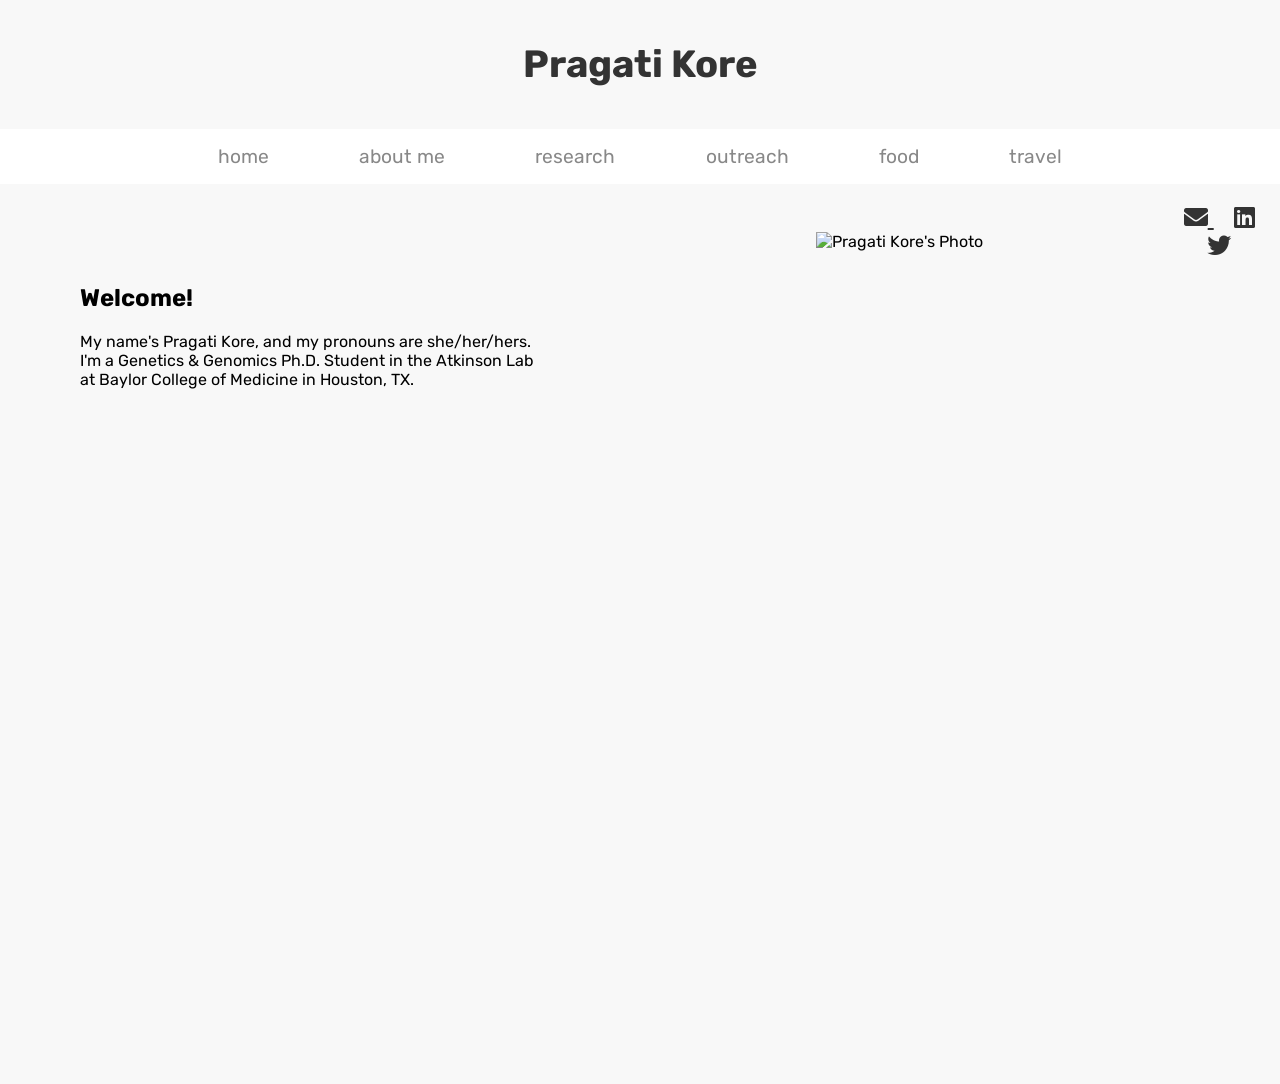
==== about.html @ 48cbdd95 "Update about.html" ====
<!-- about.html (About Page) -->

<!DOCTYPE html>
<html lang="en">

<head>
    <meta charset="UTF-8">
    <meta name="viewport" content="width=device-width, initial-scale=1.0">
    <title>Pragati Kore</title>
    <link rel="stylesheet" href="https://fonts.googleapis.com/css2?family=Rubik:wght@400;600&family=Merriweather+Sans:wght@400&display=swap">
    <link rel="stylesheet" href="https://cdnjs.cloudflare.com/ajax/libs/font-awesome/5.15.3/css/all.min.css" integrity="sha512-He6XVrLs5Ne9Q6t9bQmgVDpgjcc6PdNxX7d+d9u7u5NOn/yuM9+qktb3ZlStvWMOBd7Zy4s1lpM/8rX5TST+5A==" crossorigin="anonymous" />
    <style>
        /* Updated CSS styles for the About page */
        body {
            font-family: 'Rubik', sans-serif; /* Set the font to Rubik */
            margin: 0;
            padding: 0;
            background-color: #f8f8f8; /* Grey background color */
        }

        header {
            background-color: #f8f8f8; /* Use the same background color as the index page */
            color: #333;
            text-align: center;
            padding: 1em;
        }

        nav {
            background-color: white; /* Set the background to white */
            text-align: center;
            margin: 0;
            padding: 1em;
        }

        nav a {
            color: #888; /* Light grey font color */
            text-decoration: none;
            font-family: 'Rubik', sans-serif; /* Set the font to Rubik */
            font-size: 1.2em; /* Set the font size */
            margin: 0 2.25em; /* Adjust margin between tabs (1.5 times the original) */
            transition: color 0.3s; /* Add transition for smooth color change */
            text-transform: lowercase; /* Convert to lowercase */
        }

        nav a:hover {
            color: black; /* Change font color to black on hover */
        }

        .name-links a {
            color: black; /* Black font color for name */
            text-decoration: none;
            font-family: 'Merriweather Sans', sans-serif; /* Set the font to Merriweather Sans */
            font-size: 38px; /* Set the font size to 38 pixels */
        }

        main {
            display: flex;
            height: 100vh;
        }

        .about-content {
            width: 50%;
            padding: 2em;
            text-align: left;
            background-color: #f8f8f8; /* Set the background to grey */
            margin: 0.5in; /* Add margin of 0.5 inch on all sides */
        }

        .about-image {
            width: 50%;
            text-align: center;
            margin: 0.5in; /* Add margin of 0.5 inch on all sides */
        }

        .about-image img {
            max-width: 100%; /* Ensure the image does not exceed its container width */
            height: auto;
        }

        .about-icons {
            text-align: center;
            margin-top: 20px; /* Add some space between the image and icons */
        }

        .about-icons a {
            margin-right: 20px; /* Add space between the icons */
            font-size: 24px; /* Adjust the icon size */
            color: #333; /* Set icon color */
            transition: color 0.3s; /* Add transition for smooth color change */
        }

        .about-icons a:hover {
            color: black; /* Change icon color to black on hover */
        }
    </style>
</head>

<body>

    <header>
        <h1 style="font-family: 'Rubik', sans-serif; font-size: 38px;">Pragati Kore</h1>
    </header>

    <nav>
        <a href="index.html">Home</a>
        <a href="about.html">About Me</a>
        <a href="research.html">Research</a>
        <a href="outreach.html">Outreach</a>
        <a href="food.html">Food</a>
        <a href="travel.html">Travel</a>
    </nav>

    <main>
        <div class="about-content">
            <h2>Welcome!</h2>
            <p>My name's Pragati Kore, and my pronouns are she/her/hers. I'm a Genetics & Genomics Ph.D. Student in the Atkinson Lab at Baylor College of Medicine in Houston, TX.</p>
        </div>

        <div class="about-image">
            <img src="https://raw.githubusercontent.com/pragatikore/pragatikore.github.io/main/ppic.jpg" alt="Pragati Kore's Photo">
        </div>

        <div class="about-icons">
            <a href="mailto:pragati98@gmail.com" target="_blank" title="Email">
                <i class="fas fa-envelope"></i>
            </a>
            <a href="https://www.linkedin.com/in/pragati-kore/" target="_blank" title="LinkedIn">
                <i class="fab fa-linkedin"></i>
            </a>
            <a href="https://twitter.com/prags_kore" target="_blank" title="Twitter">
                <i class="fab fa-twitter"></i>
            </a>
        </div>
    </main>

    <footer>
        <!-- Removed the copyright notice -->
    </footer>

</body>

</html>
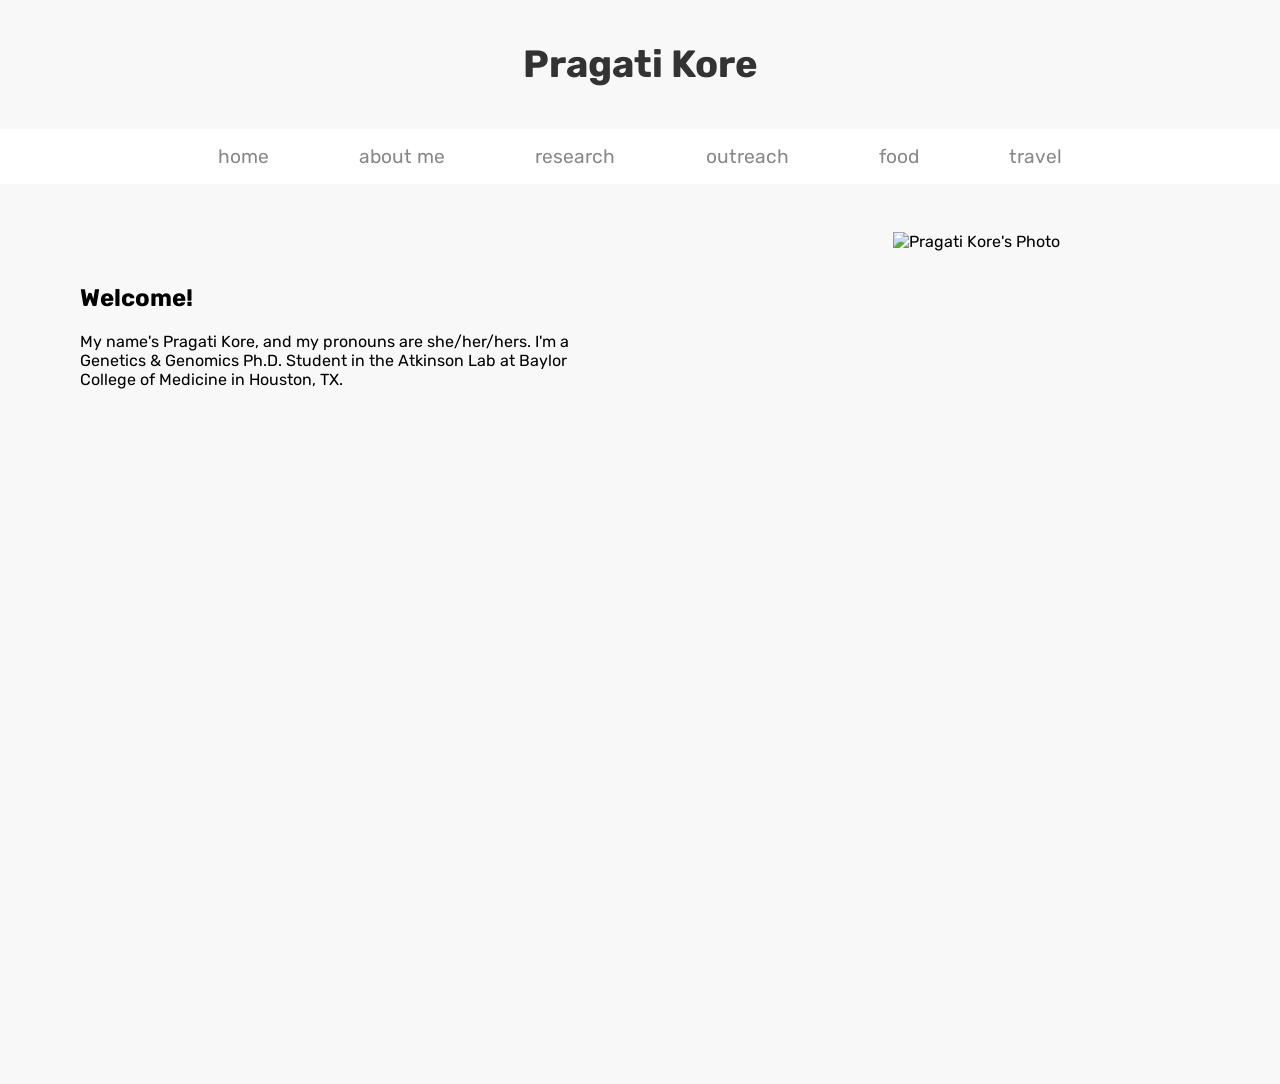
==== commit cd45791d: "Update about.html" ====
--- a/about.html
+++ b/about.html
@@ -8,7 +8,6 @@
     <meta name="viewport" content="width=device-width, initial-scale=1.0">
     <title>Pragati Kore</title>
     <link rel="stylesheet" href="https://fonts.googleapis.com/css2?family=Rubik:wght@400;600&family=Merriweather+Sans:wght@400&display=swap">
-    <link rel="stylesheet" href="https://cdnjs.cloudflare.com/ajax/libs/font-awesome/5.15.3/css/all.min.css" integrity="sha512-He6XVrLs5Ne9Q6t9bQmgVDpgjcc6PdNxX7d+d9u7u5NOn/yuM9+qktb3ZlStvWMOBd7Zy4s1lpM/8rX5TST+5A==" crossorigin="anonymous" />
     <style>
         /* Updated CSS styles for the About page */
         body {
@@ -76,22 +75,6 @@
             max-width: 100%; /* Ensure the image does not exceed its container width */
             height: auto;
         }
-
-        .about-icons {
-            text-align: center;
-            margin-top: 20px; /* Add some space between the image and icons */
-        }
-
-        .about-icons a {
-            margin-right: 20px; /* Add space between the icons */
-            font-size: 24px; /* Adjust the icon size */
-            color: #333; /* Set icon color */
-            transition: color 0.3s; /* Add transition for smooth color change */
-        }
-
-        .about-icons a:hover {
-            color: black; /* Change icon color to black on hover */
-        }
     </style>
 </head>
 
@@ -119,18 +102,6 @@
         <div class="about-image">
             <img src="https://raw.githubusercontent.com/pragatikore/pragatikore.github.io/main/ppic.jpg" alt="Pragati Kore's Photo">
         </div>
-
-        <div class="about-icons">
-            <a href="mailto:pragati98@gmail.com" target="_blank" title="Email">
-                <i class="fas fa-envelope"></i>
-            </a>
-            <a href="https://www.linkedin.com/in/pragati-kore/" target="_blank" title="LinkedIn">
-                <i class="fab fa-linkedin"></i>
-            </a>
-            <a href="https://twitter.com/prags_kore" target="_blank" title="Twitter">
-                <i class="fab fa-twitter"></i>
-            </a>
-        </div>
     </main>
 
     <footer>
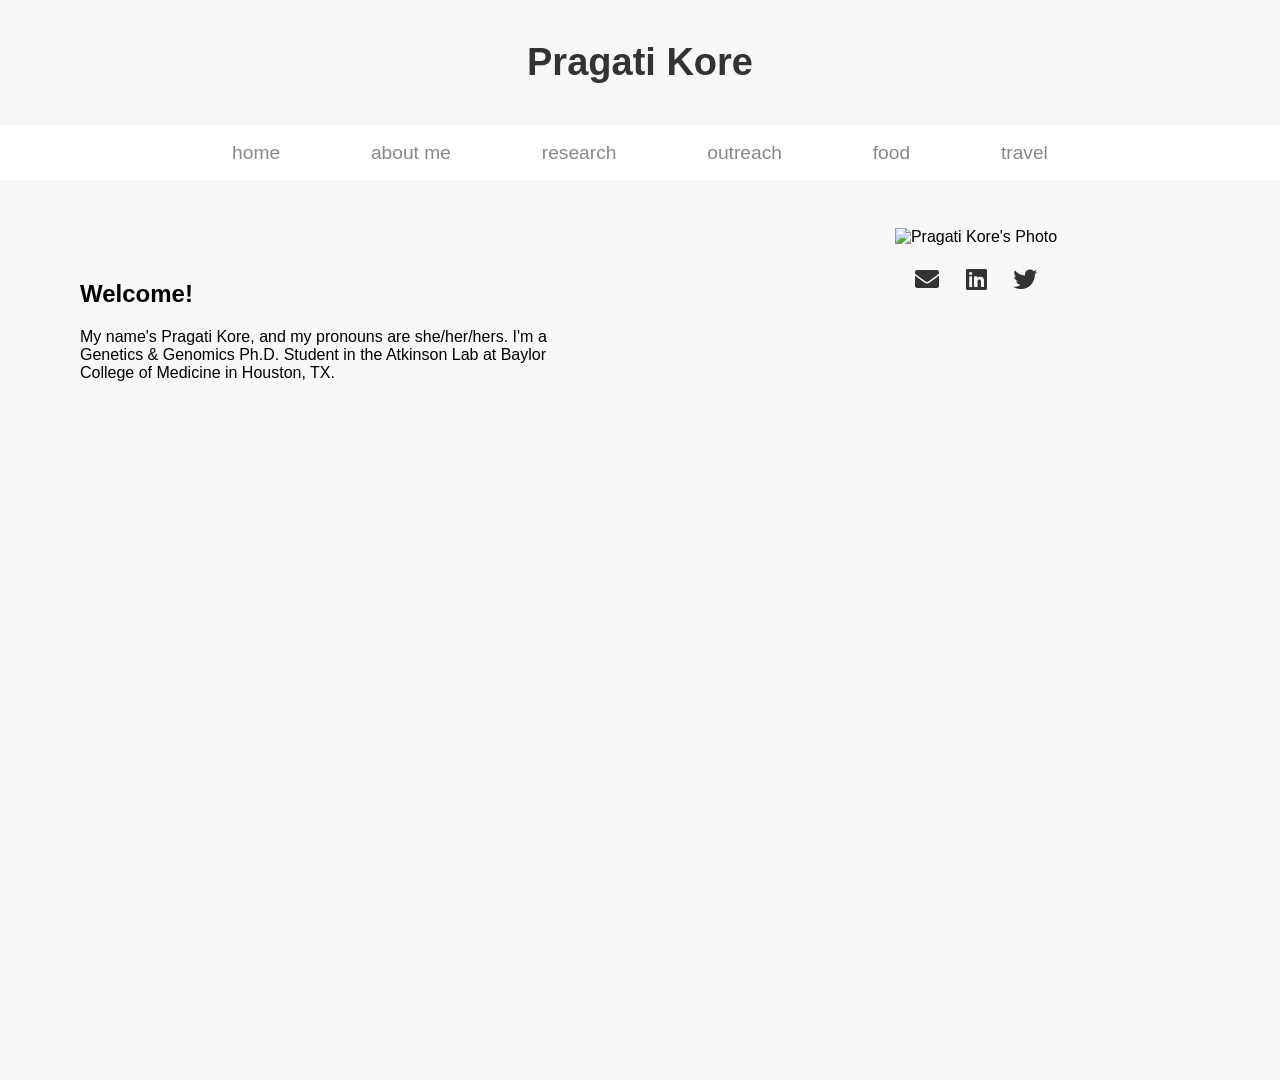
==== commit 804f0077: "Update about.html" ====
--- a/about.html
+++ b/about.html
@@ -1,3 +1,5 @@
+<!-- about.html (About Page) -->
+
 <!-- about.html (About Page) -->
 
 <!DOCTYPE html>
@@ -7,7 +9,8 @@
     <meta charset="UTF-8">
     <meta name="viewport" content="width=device-width, initial-scale=1.0">
     <title>Pragati Kore</title>
-    <link rel="stylesheet" href="https://fonts.googleapis.com/css2?family=Rubik:wght@400;600&family=Merriweather+Sans:wght@400&display=swap">
+    <link rel="stylesheet" href="https://cdnjs.cloudflare.com/ajax/libs/font-awesome/5.15.3/css/all.min.css" integrity="sha512-GLSSnS4vUeu2v8M39A40QnvGkOLBIYzE5P4B51Y0G3R/ulUkyq2v2E7kI1e9HpihA4LLIu+J53uDDtRu+aZ6Hmg==" crossorigin="anonymous" />
+    <script src="https://kit.fontawesome.com/your_fontawesome_kit_id.js" crossorigin="anonymous"></script>
     <style>
         /* Updated CSS styles for the About page */
         body {
@@ -75,6 +78,17 @@
             max-width: 100%; /* Ensure the image does not exceed its container width */
             height: auto;
         }
+
+        .contact-icons {
+            margin-top: 20px; /* Adjust the margin as needed */
+            font-size: 24px; /* Adjust the icon size as needed */
+        }
+
+        .contact-icons a {
+            margin: 0 10px; /* Adjust the margin between icons as needed */
+            color: #333; /* Dark grey font color */
+            text-decoration: none;
+        }
     </style>
 </head>
 
@@ -101,6 +115,11 @@
 
         <div class="about-image">
             <img src="https://raw.githubusercontent.com/pragatikore/pragatikore.github.io/main/ppic.jpg" alt="Pragati Kore's Photo">
+            <div class="contact-icons">
+                <a href="mailto:pragati98@gmail.com" target="_blank" title="Email"><i class="fas fa-envelope"></i></a>
+                <a href="https://www.linkedin.com/in/pragati-kore/" target="_blank" title="LinkedIn"><i class="fab fa-linkedin"></i></a>
+                <a href="https://twitter.com/prags_kore" target="_blank" title="Twitter"><i class="fab fa-twitter"></i></a>
+            </div>
         </div>
     </main>
 
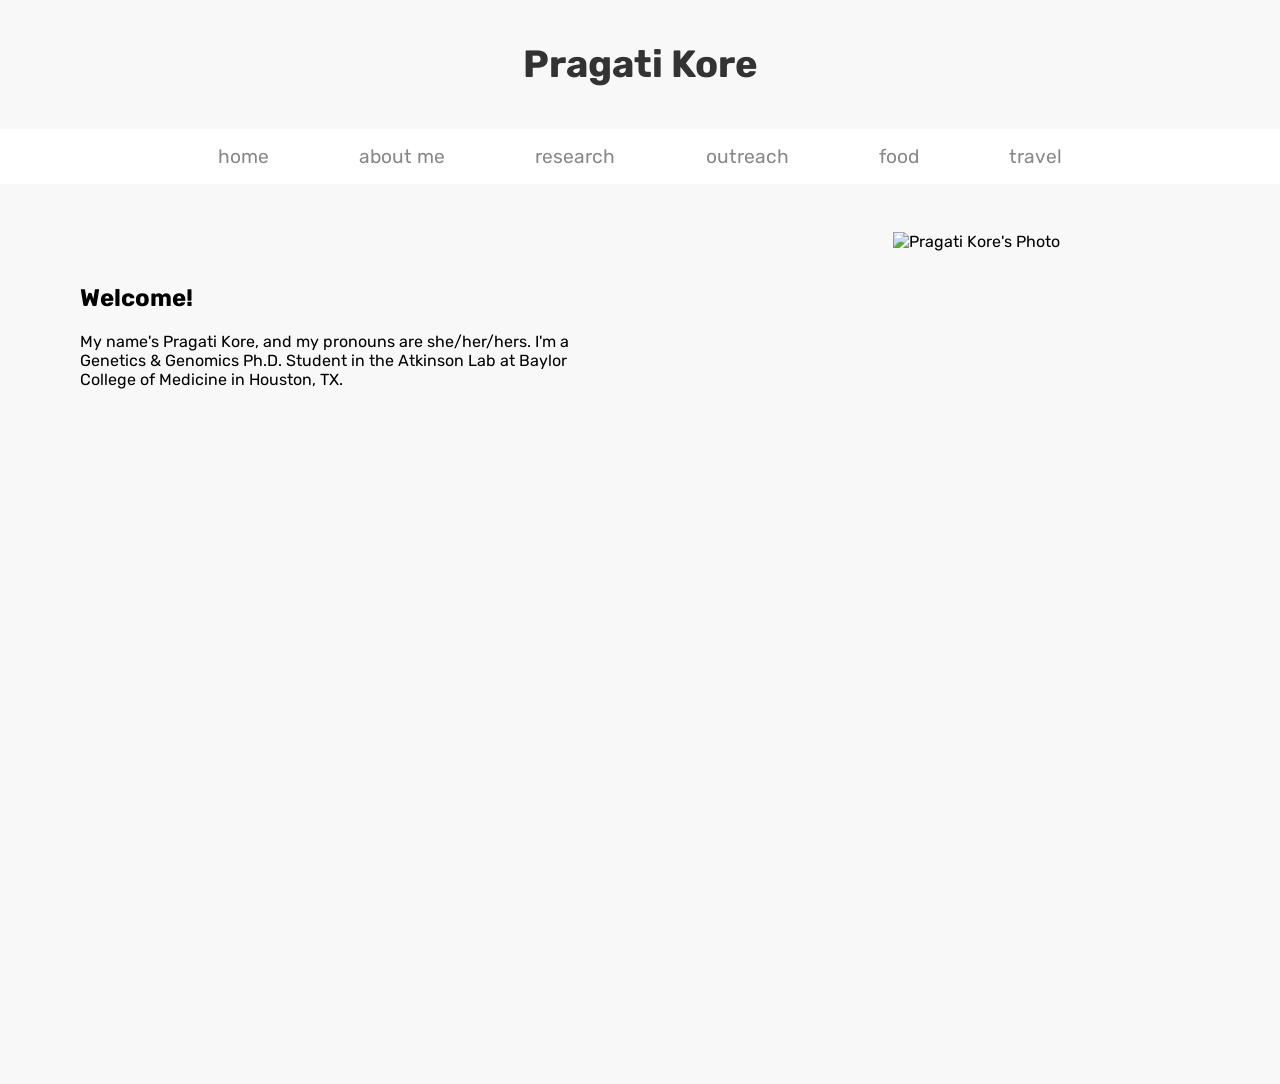
==== commit 1cf105a5: "Update about.html" ====
--- a/about.html
+++ b/about.html
@@ -1,7 +1,4 @@
 <!-- about.html (About Page) -->
-
-<!-- about.html (About Page) -->
-
 <!DOCTYPE html>
 <html lang="en">
 
@@ -9,8 +6,7 @@
     <meta charset="UTF-8">
     <meta name="viewport" content="width=device-width, initial-scale=1.0">
     <title>Pragati Kore</title>
-    <link rel="stylesheet" href="https://cdnjs.cloudflare.com/ajax/libs/font-awesome/5.15.3/css/all.min.css" integrity="sha512-GLSSnS4vUeu2v8M39A40QnvGkOLBIYzE5P4B51Y0G3R/ulUkyq2v2E7kI1e9HpihA4LLIu+J53uDDtRu+aZ6Hmg==" crossorigin="anonymous" />
-    <script src="https://kit.fontawesome.com/your_fontawesome_kit_id.js" crossorigin="anonymous"></script>
+    <link rel="stylesheet" href="https://fonts.googleapis.com/css2?family=Rubik:wght@400;600&family=Merriweather+Sans:wght@400&display=swap">
     <style>
         /* Updated CSS styles for the About page */
         body {
@@ -78,17 +74,6 @@
             max-width: 100%; /* Ensure the image does not exceed its container width */
             height: auto;
         }
-
-        .contact-icons {
-            margin-top: 20px; /* Adjust the margin as needed */
-            font-size: 24px; /* Adjust the icon size as needed */
-        }
-
-        .contact-icons a {
-            margin: 0 10px; /* Adjust the margin between icons as needed */
-            color: #333; /* Dark grey font color */
-            text-decoration: none;
-        }
     </style>
 </head>
 
@@ -115,11 +100,6 @@
 
         <div class="about-image">
             <img src="https://raw.githubusercontent.com/pragatikore/pragatikore.github.io/main/ppic.jpg" alt="Pragati Kore's Photo">
-            <div class="contact-icons">
-                <a href="mailto:pragati98@gmail.com" target="_blank" title="Email"><i class="fas fa-envelope"></i></a>
-                <a href="https://www.linkedin.com/in/pragati-kore/" target="_blank" title="LinkedIn"><i class="fab fa-linkedin"></i></a>
-                <a href="https://twitter.com/prags_kore" target="_blank" title="Twitter"><i class="fab fa-twitter"></i></a>
-            </div>
         </div>
     </main>
 
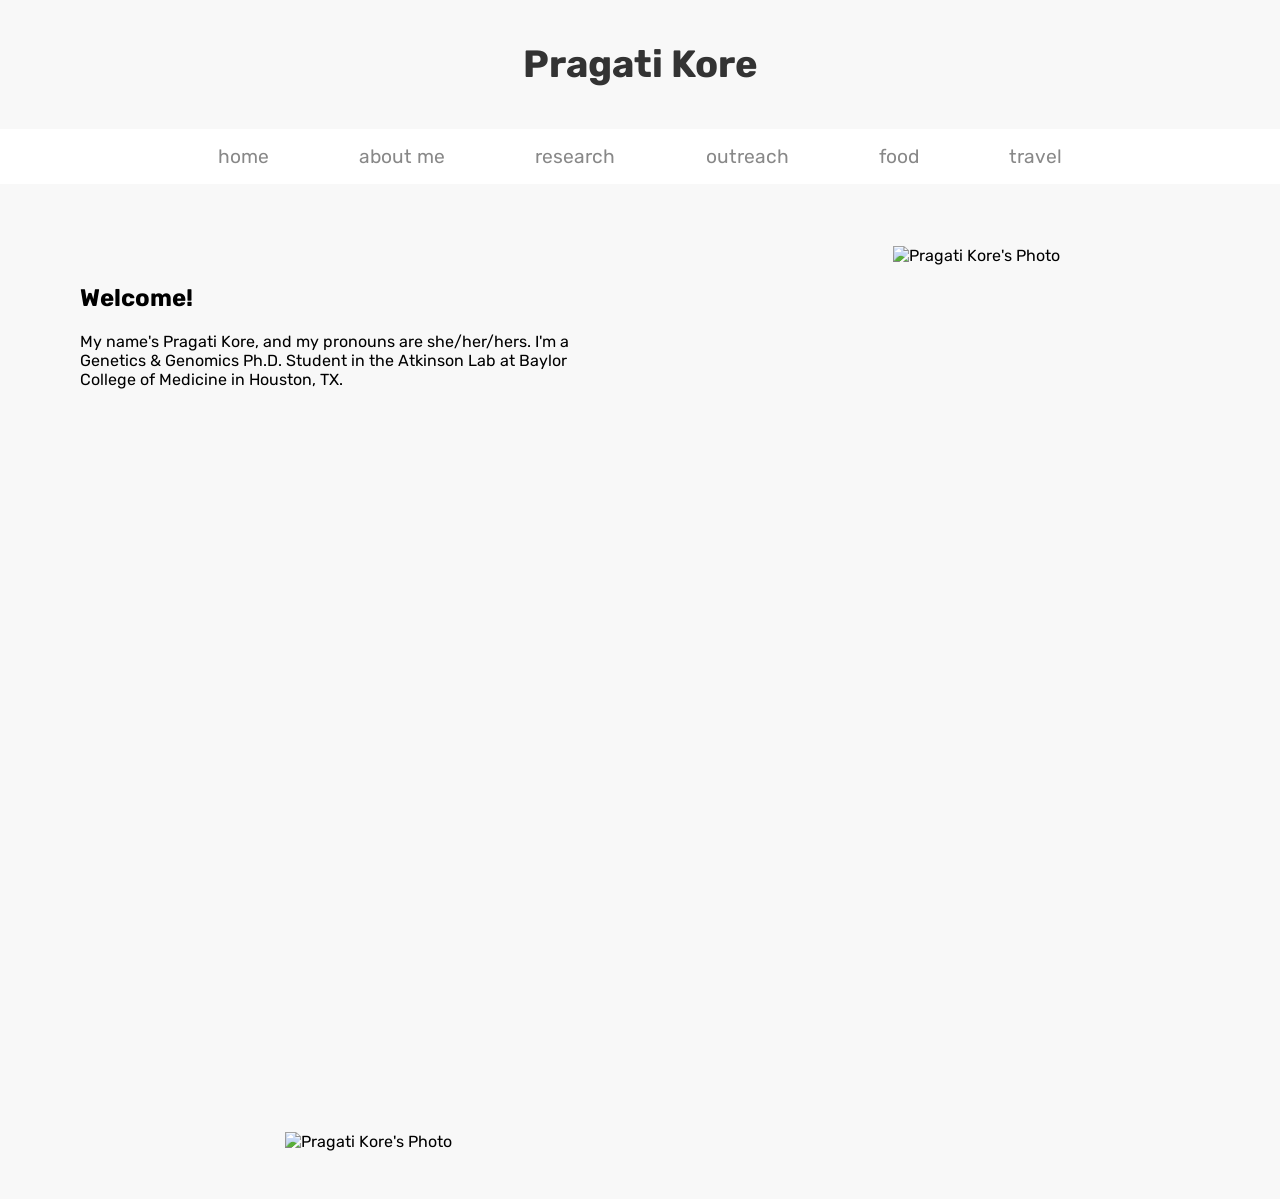
==== commit ea4d38ee: "Update about.html" ====
--- a/about.html
+++ b/about.html
@@ -96,6 +96,29 @@
         <div class="about-content">
             <h2>Welcome!</h2>
             <p>My name's Pragati Kore, and my pronouns are she/her/hers. I'm a Genetics & Genomics Ph.D. Student in the Atkinson Lab at Baylor College of Medicine in Houston, TX.</p>
+                    <!-- Social media icons -->
+        <div class="about-social-icons">
+            <a href="mailto:pragati98@gmail.com" target="_blank" title="Email">
+                <i class="fas fa-envelope"></i>
+            </a>
+            <a href="https://www.linkedin.com/in/pragati-kore/" target="_blank" title="LinkedIn">
+                <i class="fab fa-linkedin"></i>
+            </a>
+            <a href="https://twitter.com/prags_kore" target="_blank" title="Twitter">
+                <i class="fab fa-twitter"></i>
+            </a>
+        </div>
+    </div>
+
+    <div class="about-image">
+        <img src="https://raw.githubusercontent.com/pragatikore/pragatikore.github.io/main/ppic.jpg" alt="Pragati Kore's Photo">
+        
+        <!-- Twitter logo linked to your Twitter profile -->
+        <a href="https://twitter.com/prags_kore" target="_blank" title="Twitter">
+            <i class="fab fa-twitter" style="font-size: 2em; margin-top: 10px;"></i>
+        </a>
+    </div>
+</main>
         </div>
 
         <div class="about-image">
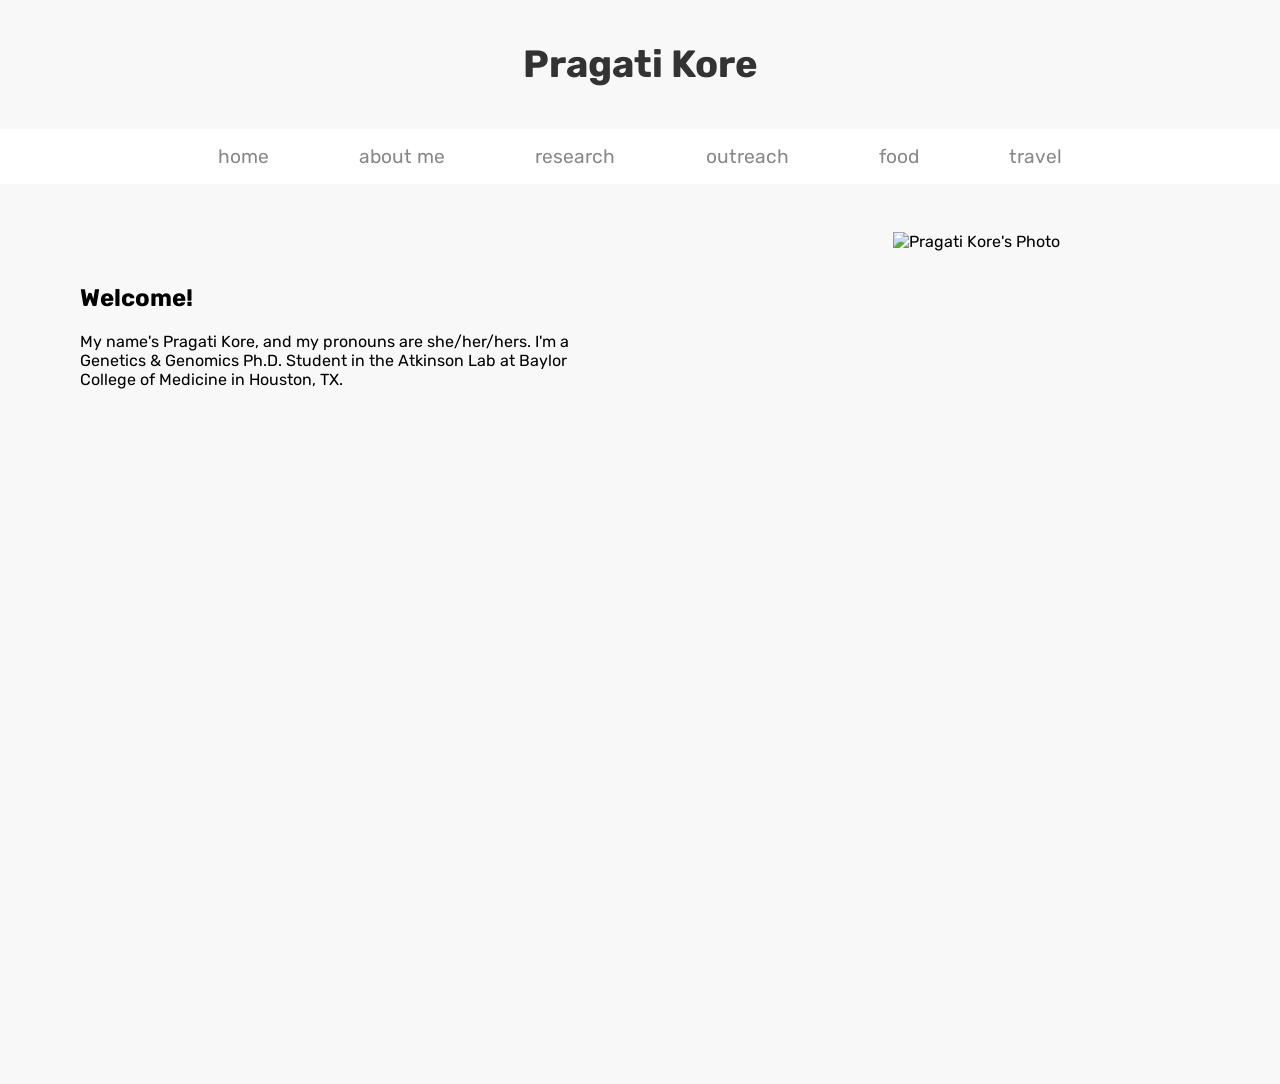
==== commit 17774e88: "Update about.html" ====
--- a/about.html
+++ b/about.html
@@ -96,29 +96,7 @@
         <div class="about-content">
             <h2>Welcome!</h2>
             <p>My name's Pragati Kore, and my pronouns are she/her/hers. I'm a Genetics & Genomics Ph.D. Student in the Atkinson Lab at Baylor College of Medicine in Houston, TX.</p>
-                    <!-- Social media icons -->
-        <div class="about-social-icons">
-            <a href="mailto:pragati98@gmail.com" target="_blank" title="Email">
-                <i class="fas fa-envelope"></i>
-            </a>
-            <a href="https://www.linkedin.com/in/pragati-kore/" target="_blank" title="LinkedIn">
-                <i class="fab fa-linkedin"></i>
-            </a>
-            <a href="https://twitter.com/prags_kore" target="_blank" title="Twitter">
-                <i class="fab fa-twitter"></i>
-            </a>
-        </div>
-    </div>
 
-    <div class="about-image">
-        <img src="https://raw.githubusercontent.com/pragatikore/pragatikore.github.io/main/ppic.jpg" alt="Pragati Kore's Photo">
-        
-        <!-- Twitter logo linked to your Twitter profile -->
-        <a href="https://twitter.com/prags_kore" target="_blank" title="Twitter">
-            <i class="fab fa-twitter" style="font-size: 2em; margin-top: 10px;"></i>
-        </a>
-    </div>
-</main>
         </div>
 
         <div class="about-image">
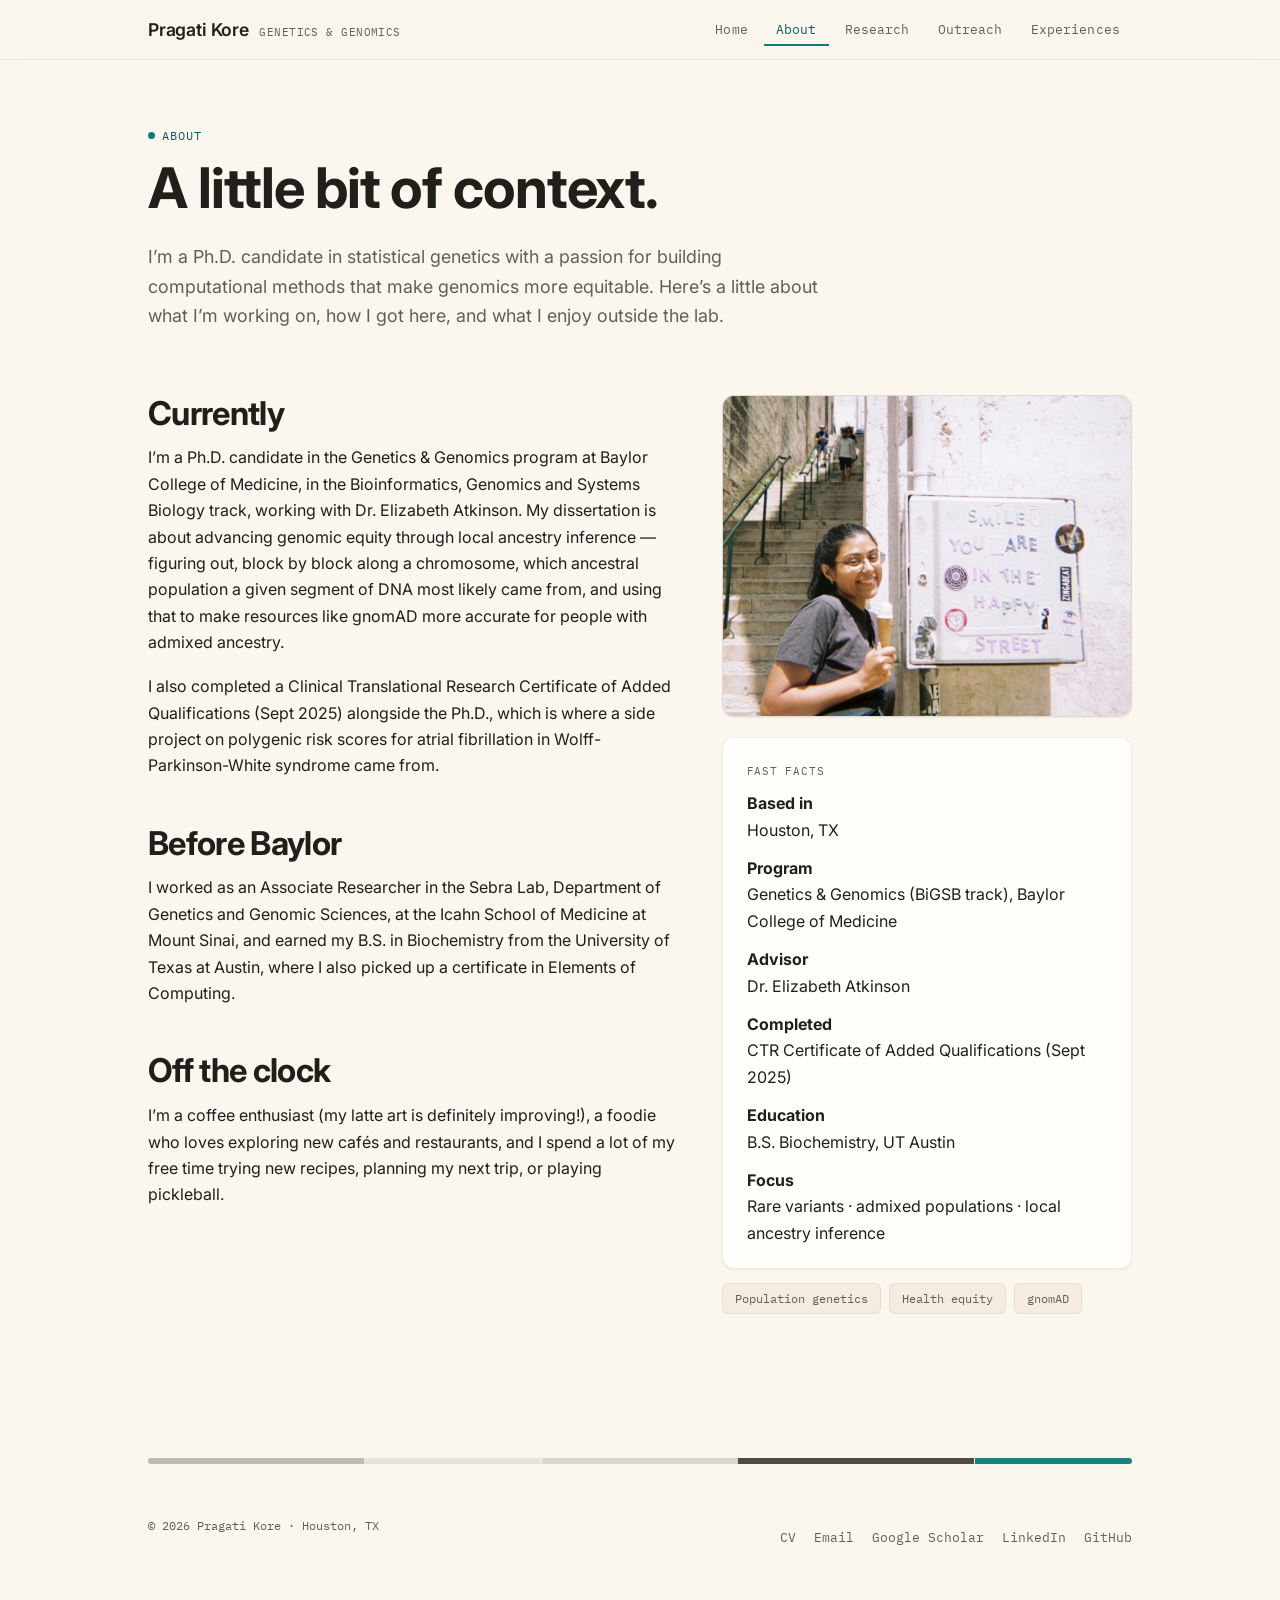
==== commit cef51d68: "Rebuild site" ====
--- a/about.html
+++ b/about.html
@@ -1,113 +1,102 @@
-<!-- about.html (About Page) -->
-<!DOCTYPE html>
+<!doctype html>
 <html lang="en">
-
 <head>
-    <meta charset="UTF-8">
-    <meta name="viewport" content="width=device-width, initial-scale=1.0">
-    <title>Pragati Kore</title>
-    <link rel="stylesheet" href="https://fonts.googleapis.com/css2?family=Rubik:wght@400;600&family=Merriweather+Sans:wght@400&display=swap">
-    <style>
-        /* Updated CSS styles for the About page */
-        body {
-            font-family: 'Rubik', sans-serif; /* Set the font to Rubik */
-            margin: 0;
-            padding: 0;
-            background-color: #f8f8f8; /* Grey background color */
-        }
-
-        header {
-            background-color: #f8f8f8; /* Use the same background color as the index page */
-            color: #333;
-            text-align: center;
-            padding: 1em;
-        }
-
-        nav {
-            background-color: white; /* Set the background to white */
-            text-align: center;
-            margin: 0;
-            padding: 1em;
-        }
-
-        nav a {
-            color: #888; /* Light grey font color */
-            text-decoration: none;
-            font-family: 'Rubik', sans-serif; /* Set the font to Rubik */
-            font-size: 1.2em; /* Set the font size */
-            margin: 0 2.25em; /* Adjust margin between tabs (1.5 times the original) */
-            transition: color 0.3s; /* Add transition for smooth color change */
-            text-transform: lowercase; /* Convert to lowercase */
-        }
-
-        nav a:hover {
-            color: black; /* Change font color to black on hover */
-        }
-
-        .name-links a {
-            color: black; /* Black font color for name */
-            text-decoration: none;
-            font-family: 'Merriweather Sans', sans-serif; /* Set the font to Merriweather Sans */
-            font-size: 38px; /* Set the font size to 38 pixels */
-        }
-
-        main {
-            display: flex;
-            height: 100vh;
-        }
-
-        .about-content {
-            width: 50%;
-            padding: 2em;
-            text-align: left;
-            background-color: #f8f8f8; /* Set the background to grey */
-            margin: 0.5in; /* Add margin of 0.5 inch on all sides */
-        }
-
-        .about-image {
-            width: 50%;
-            text-align: center;
-            margin: 0.5in; /* Add margin of 0.5 inch on all sides */
-        }
-
-        .about-image img {
-            max-width: 100%; /* Ensure the image does not exceed its container width */
-            height: auto;
-        }
-    </style>
+<meta charset="UTF-8">
+<meta name="viewport" content="width=device-width, initial-scale=1">
+<title>About &middot; Pragati Kore</title>
+<link rel="icon" href="data:image/svg+xml,<svg xmlns='http://www.w3.org/2000/svg' viewBox='0 0 64 64'><rect width='64' height='64' rx='14' fill='%23FBF6EE'/><rect x='8' y='20' width='48' height='8' rx='4' fill='%23C9C9C4'/><rect x='8' y='32' width='34' height='8' rx='4' fill='%230E7C7B'/><rect x='8' y='44' width='24' height='8' rx='4' fill='%23DDDDD8'/></svg>">
+<link rel="preconnect" href="https://fonts.googleapis.com">
+<link rel="preconnect" href="https://fonts.gstatic.com" crossorigin>
+<link href="https://fonts.googleapis.com/css2?family=IBM+Plex+Mono:wght@400;500&family=Inter:wght@400;500;600;700&display=swap" rel="stylesheet">
+<link rel="stylesheet" href="style.css">
 </head>
-
 <body>
 
-    <header>
-        <h1 style="font-family: 'Rubik', sans-serif; font-size: 38px;">Pragati Kore</h1>
-    </header>
+<nav class="site-nav">
+  <div class="wrap">
+    <a href="index.html" class="brand">Pragati Kore <span class="tag">Genetics &amp; Genomics</span></a>
+    <button class="nav-toggle" aria-expanded="false" aria-label="Toggle navigation">Menu</button>
+    <ul class="nav-links">
+      <li><a href="index.html">Home</a></li>
+      <li><a href="about.html" class="active">About</a></li>
+      <li><a href="research.html">Research</a></li>
+      <li><a href="outreach.html">Outreach</a></li>
+      <li><a href="experiences.html">Experiences</a></li>
+    </ul>
+  </div>
+</nav>
 
-    <nav>
-        <a href="index.html">Home</a>
-        <a href="about.html">About Me</a>
-        <a href="research.html">Research</a>
-        <a href="outreach.html">Outreach</a>
-        <a href="food.html">Food</a>
-        <a href="travel.html">Travel</a>
-    </nav>
+<header class="hero" style="padding-bottom:0;">
+  <div class="wrap">
+    <p class="eyebrow">About</p>
+    <h1>A little bit of context.</h1>
+    <p class="lede">I&rsquo;m a Ph.D. candidate in statistical genetics with a passion for building computational methods that make genomics more equitable. Here&rsquo;s a little about what I&rsquo;m working on, how I got here, and what I enjoy outside the lab.</p>
+  </div>
+</header>
 
-    <main>
-        <div class="about-content">
-            <h2>Welcome!</h2>
-            <p>My name's Pragati Kore, and my pronouns are she/her/hers. I'm a Genetics & Genomics Ph.D. Student in the Atkinson Lab at Baylor College of Medicine in Houston, TX.</p>
+<section>
+  <div class="wrap">
+    <div class="grid" style="grid-template-columns: 1.3fr 1fr; gap:40px; align-items:start;">
+      <div>
+        <h2>Currently</h2>
+        <p>I&rsquo;m a Ph.D. candidate in the Genetics &amp; Genomics program at Baylor College of Medicine, in the Bioinformatics, Genomics and Systems Biology track, working with Dr.&nbsp;Elizabeth Atkinson. My dissertation is about advancing genomic equity through local ancestry inference &mdash; figuring out, block by block along a chromosome, which ancestral population a given segment of DNA most likely came from, and using that to make resources like gnomAD more accurate for people with admixed ancestry.</p>
+        <p>I also completed a Clinical Translational Research Certificate of Added Qualifications (Sept 2025) alongside the Ph.D., which is where a side project on polygenic risk scores for atrial fibrillation in Wolff-Parkinson-White syndrome came from.</p>
 
+        <h2 style="margin-top:1.4em;">Before Baylor</h2>
+        <p>I worked as an Associate Researcher in the Sebra Lab, Department of Genetics and Genomic Sciences, at the Icahn School of Medicine at Mount Sinai, and earned my B.S. in Biochemistry from the University of Texas at Austin, where I also picked up a certificate in Elements of Computing.</p>
+
+        <h2 style="margin-top:1.4em;">Off the clock</h2>
+        <p>I&rsquo;m a coffee enthusiast (my latte art is definitely improving!), a foodie who loves exploring new caf&eacute;s and restaurants, and I spend a lot of my free time trying new recipes, planning my next trip, or playing pickleball.</p>
+      </div>
+
+      <aside>
+        <figure class="profile-photo">
+          <img src="profile.jpg" alt="Pragati Kore smiling, holding an ice cream cone in a stepped alley beside a &lsquo;Smile, you are in the happy street&rsquo; sign">
+        </figure>
+        <div class="card">
+          <span class="label">Fast facts</span>
+          <ul class="plain" style="display:flex; flex-direction:column; gap:12px; margin:0; padding:0;">
+            <li><strong>Based in</strong><br>Houston, TX</li>
+            <li><strong>Program</strong><br>Genetics &amp; Genomics (BiGSB track), Baylor College of Medicine</li>
+            <li><strong>Advisor</strong><br>Dr. Elizabeth Atkinson</li>
+            <li><strong>Completed</strong><br>CTR Certificate of Added Qualifications (Sept 2025)</li>
+            <li><strong>Education</strong><br>B.S. Biochemistry, UT Austin</li>
+            <li><strong>Focus</strong><br>Rare variants &middot; admixed populations &middot; local ancestry inference</li>
+          </ul>
         </div>
+        <div class="tag-row">
+          <span>Population genetics</span>
+          <span>Health equity</span>
+          <span>gnomAD</span>
+        </div>
+      </aside>
+    </div>
+  </div>
+</section>
 
-        <div class="about-image">
-            <img src="https://raw.githubusercontent.com/pragatikore/pragatikore.github.io/main/ppic.jpg" alt="Pragati Kore's Photo">
-        </div>
-    </main>
+<footer>
+  <div class="wrap">
+    <div class="divider-band ancestry-track" aria-hidden="true">
+      <span style="width:22%; background:var(--sky);"></span>
+      <span style="width:18%; background:var(--gold);"></span>
+      <span style="width:20%; background:var(--coral);"></span>
+      <span style="width:24%; background:var(--plum);"></span>
+      <span style="width:16%; background:var(--teal);"></span>
+    </div>
+    <div class="foot-grid">
+      <p class="copy">&copy; <span id="year"></span> Pragati Kore &middot; Houston, TX</p>
+      <ul class="foot-links">
+        <li><a href="cv.pdf" download>CV</a></li>
+        <li><a href="mailto:pragati.kore@bcm.edu">Email</a></li>
+        <li><a href="https://scholar.google.com/citations?user=nDwn6ZsAAAAJ&amp;hl=en" target="_blank" rel="noopener">Google Scholar</a></li>
+        <li><a href="https://www.linkedin.com/in/pragati-kore/" target="_blank" rel="noopener">LinkedIn</a></li>
+        <li><a href="https://github.com/pragatikore" target="_blank" rel="noopener">GitHub</a></li>
+      </ul>
+    </div>
+  </div>
+</footer>
 
-    <footer>
-        <!-- Removed the copyright notice -->
-    </footer>
-
+<script src="script.js"></script>
+<script>document.getElementById('year').textContent = new Date().getFullYear();</script>
 </body>
-
 </html>
--- a/style.css
+++ b/style.css
@@ -0,0 +1,318 @@
+/* ==========================================================================
+   Pragati Kore — personal site
+   Aesthetic: "Lab notebook" — crisp white, generous whitespace, hairline
+   rules, a single teal accent, and mono labels for anything data-like. The
+   ancestry-track motif is retained but rendered in a restrained grayscale +
+   one teal highlight, so it reads like a quiet genomic coordinate track.
+   ========================================================================== */
+
+:root{
+  --paper:       #FBF6EE;
+  --paper-warm:  #F4ECDF;
+  --card:        #FFFEFB;
+  --ink:         #211F1B;
+  --ink-soft:    #635F58;
+  --line:        rgba(33,31,27,0.13);
+  --line-soft:   rgba(33,31,27,0.07);
+
+  /* single accent */
+  --accent:      #0E7C7B;
+  --accent-dark: #0A5C5B;
+  --accent-tint: #E4EFEC;
+
+  /* ancestry-track palette, remapped to warm grays + teal so the tracks sit
+     naturally on the tan background. HTML still references var(--coral) etc. */
+  --coral: #DAD5CB;
+  --teal:  #0E7C7B;
+  --gold:  #E8E2D5;
+  --plum:  #47433B;
+  --sky:   #BEB8AB;
+
+  --radius-lg: 12px;
+  --radius-md: 8px;
+  --radius-sm: 6px;
+  --shadow-card:       0 1px 2px rgba(35,31,27,0.06);
+  --shadow-card-hover: 0 4px 14px rgba(35,31,27,0.09);
+
+  --font-display: "Inter", -apple-system, BlinkMacSystemFont, "Segoe UI", sans-serif;
+  --font-body:    "Inter", -apple-system, BlinkMacSystemFont, "Segoe UI", sans-serif;
+  --font-mono:    "IBM Plex Mono", ui-monospace, "SFMono-Regular", Menlo, monospace;
+}
+
+*, *::before, *::after{ box-sizing: border-box; }
+html{ scroll-behavior: smooth; }
+@media (prefers-reduced-motion: reduce){
+  html{ scroll-behavior: auto; }
+  *, *::before, *::after{ animation-duration: 0.001ms !important; animation-iteration-count: 1 !important; transition-duration: 0.001ms !important; scroll-behavior: auto !important; }
+}
+
+body{
+  margin: 0;
+  background: var(--paper);
+  color: var(--ink);
+  font-family: var(--font-body);
+  font-size: 16px;
+  line-height: 1.65;
+  -webkit-font-smoothing: antialiased;
+}
+
+img{ max-width: 100%; display: block; }
+a{ color: inherit; }
+:focus-visible{ outline: 2.5px solid var(--accent); outline-offset: 3px; border-radius: 4px; }
+
+.wrap{ max-width: 1040px; margin: 0 auto; padding: 0 28px; }
+
+h1, h2, h3{
+  font-family: var(--font-display);
+  font-weight: 700;
+  line-height: 1.12;
+  margin: 0 0 .4em;
+  letter-spacing: -0.02em;
+  color: var(--ink);
+}
+h1{ font-size: clamp(2.1rem, 4vw + 1rem, 3.5rem); }
+h2{ font-size: clamp(1.4rem, 2.2vw + 1rem, 2.05rem); }
+h3{ font-size: clamp(1.1rem, .8vw + 1rem, 1.3rem); font-weight: 600; letter-spacing: -0.01em; }
+p{ margin: 0 0 1.1em; color: var(--ink); }
+.lede{ font-size: 1.12rem; color: var(--ink-soft); max-width: 62ch; }
+
+.eyebrow{
+  font-family: var(--font-mono);
+  font-size: .74rem;
+  letter-spacing: .09em;
+  text-transform: uppercase;
+  color: var(--accent-dark);
+  display: inline-flex;
+  align-items: center;
+  gap: .55em;
+  margin-bottom: 1em;
+}
+.eyebrow::before{
+  content: "";
+  width: 7px; height: 7px; border-radius: 50%;
+  background: var(--accent);
+  display: inline-block;
+}
+
+/* ---------------------------------- nav ---------------------------------- */
+.site-nav{
+  position: sticky; top: 0; z-index: 50;
+  background: rgba(251,246,238,0.85);
+  backdrop-filter: blur(10px) saturate(140%);
+  border-bottom: 1px solid var(--line-soft);
+}
+.site-nav .wrap{
+  display: flex; align-items: center; justify-content: space-between;
+  padding-top: 15px; padding-bottom: 15px;
+}
+.brand{
+  display: flex; align-items: baseline; gap: .6em;
+  font-family: var(--font-display); font-weight: 600; font-size: 1.1rem;
+  letter-spacing: -0.01em; text-decoration: none; color: var(--ink);
+}
+.brand .tag{
+  font-family: var(--font-mono); font-weight: 400; font-size: .68rem;
+  color: var(--ink-soft); letter-spacing: .04em; text-transform: uppercase;
+}
+.nav-links{
+  display: flex; gap: 4px; list-style: none; margin: 0; padding: 0;
+  font-family: var(--font-mono); font-size: .8rem; letter-spacing: .01em;
+}
+.nav-links a{
+  text-decoration: none; padding: 8px 12px; border-radius: var(--radius-sm);
+  color: var(--ink-soft); transition: background .18s ease, color .18s ease;
+  white-space: nowrap;
+}
+.nav-links a:hover{ background: var(--paper-warm); color: var(--ink); }
+.nav-links a.active{
+  color: var(--accent-dark); background: transparent;
+  border-radius: 0; box-shadow: inset 0 -2px 0 var(--accent);
+}
+.nav-toggle{ display: none; }
+
+@media (max-width: 760px){
+  .nav-links{
+    position: absolute; top: 100%; left: 0; right: 0;
+    flex-direction: column; background: var(--card);
+    border-bottom: 1px solid var(--line-soft);
+    padding: 8px 20px 18px; gap: 2px;
+    display: none;
+  }
+  .nav-links.open{ display: flex; }
+  .nav-links a{ padding: 12px 10px; border-radius: var(--radius-sm); }
+  .nav-links a.active{ box-shadow: inset 3px 0 0 var(--accent); }
+  .nav-toggle{
+    display: inline-flex; background: none; cursor: pointer;
+    font-family: var(--font-mono); font-size: .8rem; color: var(--ink);
+    padding: 8px 12px; border: 1px solid var(--line); border-radius: var(--radius-sm);
+  }
+}
+
+/* ------------------------- ancestry track (restrained) ------------------- */
+.ancestry-track{
+  display: flex; width: 100%; height: var(--track-h, 12px);
+  border-radius: 999px; overflow: hidden;
+  box-shadow: inset 0 0 0 1px var(--line-soft);
+}
+.ancestry-track span{
+  height: 100%;
+  transform-origin: left center;
+  animation: paint-in .6s cubic-bezier(.2,.8,.2,1) both;
+}
+@keyframes paint-in{ from{ transform: scaleX(0); } to{ transform: scaleX(1); } }
+.ancestry-track span:nth-child(1){ animation-delay: .04s; }
+.ancestry-track span:nth-child(2){ animation-delay: .10s; }
+.ancestry-track span:nth-child(3){ animation-delay: .16s; }
+.ancestry-track span:nth-child(4){ animation-delay: .22s; }
+.ancestry-track span:nth-child(5){ animation-delay: .28s; }
+.ancestry-track span:nth-child(6){ animation-delay: .34s; }
+.ancestry-track span:nth-child(7){ animation-delay: .40s; }
+
+.band-stack{ display: flex; flex-direction: column; gap: 8px; margin: 30px 0; }
+.band-stack .ancestry-track:nth-child(2){ width: 86%; }
+.band-stack .ancestry-track:nth-child(3){ width: 62%; }
+.divider-band{ --track-h: 6px; margin: 52px 0; opacity: .95; }
+
+/* ------------------------------- hero ------------------------------------- */
+.hero{ padding: 60px 0 20px; }
+.hero .actions{ display: flex; gap: 12px; margin-top: 26px; flex-wrap: wrap; }
+
+.btn{
+  font-family: var(--font-mono); font-size: .82rem; letter-spacing: .01em;
+  text-decoration: none; padding: 11px 20px; border-radius: var(--radius-md);
+  display: inline-flex; align-items: center; gap: .5em;
+  transition: background .16s ease, box-shadow .16s ease, color .16s ease;
+}
+.btn-solid{ background: var(--accent); color: #fff; }
+.btn-solid:hover{ background: var(--accent-dark); }
+.btn-outline{ background: transparent; color: var(--ink); box-shadow: inset 0 0 0 1px var(--line); }
+.btn-outline:hover{ background: var(--paper-warm); }
+
+/* ------------------------------- cards ------------------------------------ */
+.grid{ display: grid; gap: 20px; }
+.grid-3{ grid-template-columns: repeat(3, 1fr); }
+.grid-2{ grid-template-columns: repeat(2, 1fr); }
+@media (max-width: 820px){ .grid-3, .grid-2{ grid-template-columns: 1fr; } }
+
+.card{
+  background: var(--card); border-radius: var(--radius-lg);
+  padding: 24px 24px 22px; box-shadow: var(--shadow-card);
+  border: 1px solid var(--line-soft);
+  transition: border-color .18s ease, box-shadow .18s ease;
+  position: relative;
+}
+.card:hover{ border-color: var(--line); box-shadow: var(--shadow-card-hover); }
+.card .label{
+  font-family: var(--font-mono); font-size: .7rem; letter-spacing: .07em;
+  text-transform: uppercase; color: var(--ink-soft); margin-bottom: 10px; display: block;
+}
+.card a.card-link{ text-decoration: none; color: inherit; }
+a.card-link{ text-decoration: none; color: inherit; display: block; }
+.card h3{ margin-bottom: .3em; }
+.card p:last-child{ margin-bottom: 0; }
+.card .swatch{ width: 26px; height: 6px; border-radius: 3px; margin-bottom: 14px; }
+
+/* -------------------------------- sections --------------------------------- */
+section{ padding: 44px 0; }
+.section-alt{ background: var(--paper-warm); }
+.section-alt + .section-alt{ margin-top: -1px; }
+
+/* --------------------------------- footer ---------------------------------- */
+footer{ padding: 48px 0 60px; }
+footer .foot-grid{ display: flex; justify-content: space-between; align-items: flex-end; gap: 20px; flex-wrap: wrap; }
+footer .foot-links{ display: flex; gap: 18px; list-style: none; padding: 0; margin: 0; font-family: var(--font-mono); font-size: .8rem; }
+footer .foot-links a{ text-decoration: none; color: var(--ink-soft); border-bottom: 1px solid transparent; transition: color .16s ease, border-color .16s ease; }
+footer .foot-links a:hover{ color: var(--accent-dark); border-color: var(--accent); }
+footer .copy{ font-family: var(--font-mono); font-size: .72rem; color: var(--ink-soft); }
+
+/* ------------------------------ misc utility -------------------------------- */
+.stamp{
+  font-family: var(--font-mono); font-size: .7rem; letter-spacing: .05em;
+  text-transform: uppercase; color: var(--ink-soft);
+  border: 1px dashed var(--line); border-radius: var(--radius-sm);
+  padding: 5px 12px; display: inline-block;
+}
+.placeholder-note{
+  font-family: var(--font-mono); font-size: .76rem; color: var(--accent-dark);
+  background: var(--accent-tint); border: 1px dashed var(--accent);
+  border-radius: var(--radius-sm); padding: 10px 14px; margin: 10px 0 22px;
+}
+ul.plain{ padding-left: 0; list-style: none; }
+
+/* ------------------------------ log / entry rows ---------------------------- */
+.log{ display: flex; flex-direction: column; }
+.log-entry{
+  display: flex; gap: 22px; padding: 18px 0;
+  border-top: 1px solid var(--line-soft);
+}
+.log-entry:first-child{ border-top: none; }
+.log-date{
+  font-family: var(--font-mono); font-size: .72rem; color: var(--ink-soft);
+  white-space: nowrap; min-width: 118px; padding-top: 3px;
+}
+.log-body h3{ margin: 0 0 .3em; font-size: 1.02rem; }
+.log-body p{ margin: 0; color: var(--ink-soft); }
+.log-tag{
+  font-family: var(--font-mono); font-size: .64rem; text-transform: uppercase;
+  letter-spacing: .06em; padding: 3px 9px; border-radius: var(--radius-sm);
+  background: var(--paper-warm); border: 1px solid var(--line-soft);
+  color: var(--ink-soft); margin-left: 10px; display: inline-block; vertical-align: middle;
+}
+@media (max-width: 620px){
+  .log-entry{ flex-direction: column; gap: 6px; }
+  .log-date{ min-width: 0; }
+}
+.tag-row{ display: flex; flex-wrap: wrap; gap: 8px; margin: 14px 0 0; }
+.tag-row span{
+  font-family: var(--font-mono); font-size: .72rem; padding: 5px 12px;
+  border-radius: var(--radius-sm); background: var(--paper-warm); color: var(--ink-soft);
+  border: 1px solid var(--line-soft);
+}
+
+/* ------------------------- recruitment components -------------------------- */
+.availability{
+  display: inline-flex; align-items: center; gap: 10px;
+  font-family: var(--font-mono); font-size: .78rem; letter-spacing: .01em;
+  color: var(--ink); background: var(--card);
+  border: 1px solid var(--line); border-radius: var(--radius-md);
+  padding: 8px 16px 8px 13px; margin-bottom: 22px;
+  box-shadow: var(--shadow-card);
+}
+.availability .dot{
+  width: 9px; height: 9px; border-radius: 50%; background: var(--accent);
+  position: relative; flex: none;
+}
+.availability .dot::after{
+  content: ""; position: absolute; inset: 0; border-radius: 50%;
+  box-shadow: 0 0 0 2px var(--accent); opacity: .55;
+  animation: ping 2.4s cubic-bezier(0,0,.2,1) infinite;
+}
+@keyframes ping{ 70%,100%{ transform: scale(2.4); opacity: 0; } }
+.availability strong{ font-weight: 500; color: var(--accent-dark); }
+
+.highlights{
+  display: flex; flex-wrap: wrap; gap: 11px 28px;
+  margin: 28px 0 2px; padding: 0; list-style: none;
+}
+.highlights li{
+  font-family: var(--font-mono); font-size: .78rem; color: var(--ink-soft);
+  display: flex; align-items: center; gap: 9px; white-space: nowrap;
+}
+.highlights li::before{
+  content: ""; width: 8px; height: 8px; border-radius: 2px; flex: none;
+  background: var(--sky);
+}
+.highlights li:nth-child(2)::before{ background: var(--accent); }
+.highlights li strong{ color: var(--ink); font-weight: 500; }
+
+/* profile photo — full landscape scene in a clean rectangular frame */
+.profile-photo{ margin: 0 0 20px; }
+.profile-photo img{
+  display: block; width: 100%; height: auto;
+  border-radius: 12px; border: 1px solid var(--line);
+  box-shadow: var(--shadow-card);
+}
+.profile-photo figcaption{
+  font-family: var(--font-mono); font-size: .7rem; letter-spacing: .04em;
+  color: var(--ink-soft); text-align: center; margin-top: 9px;
+}
